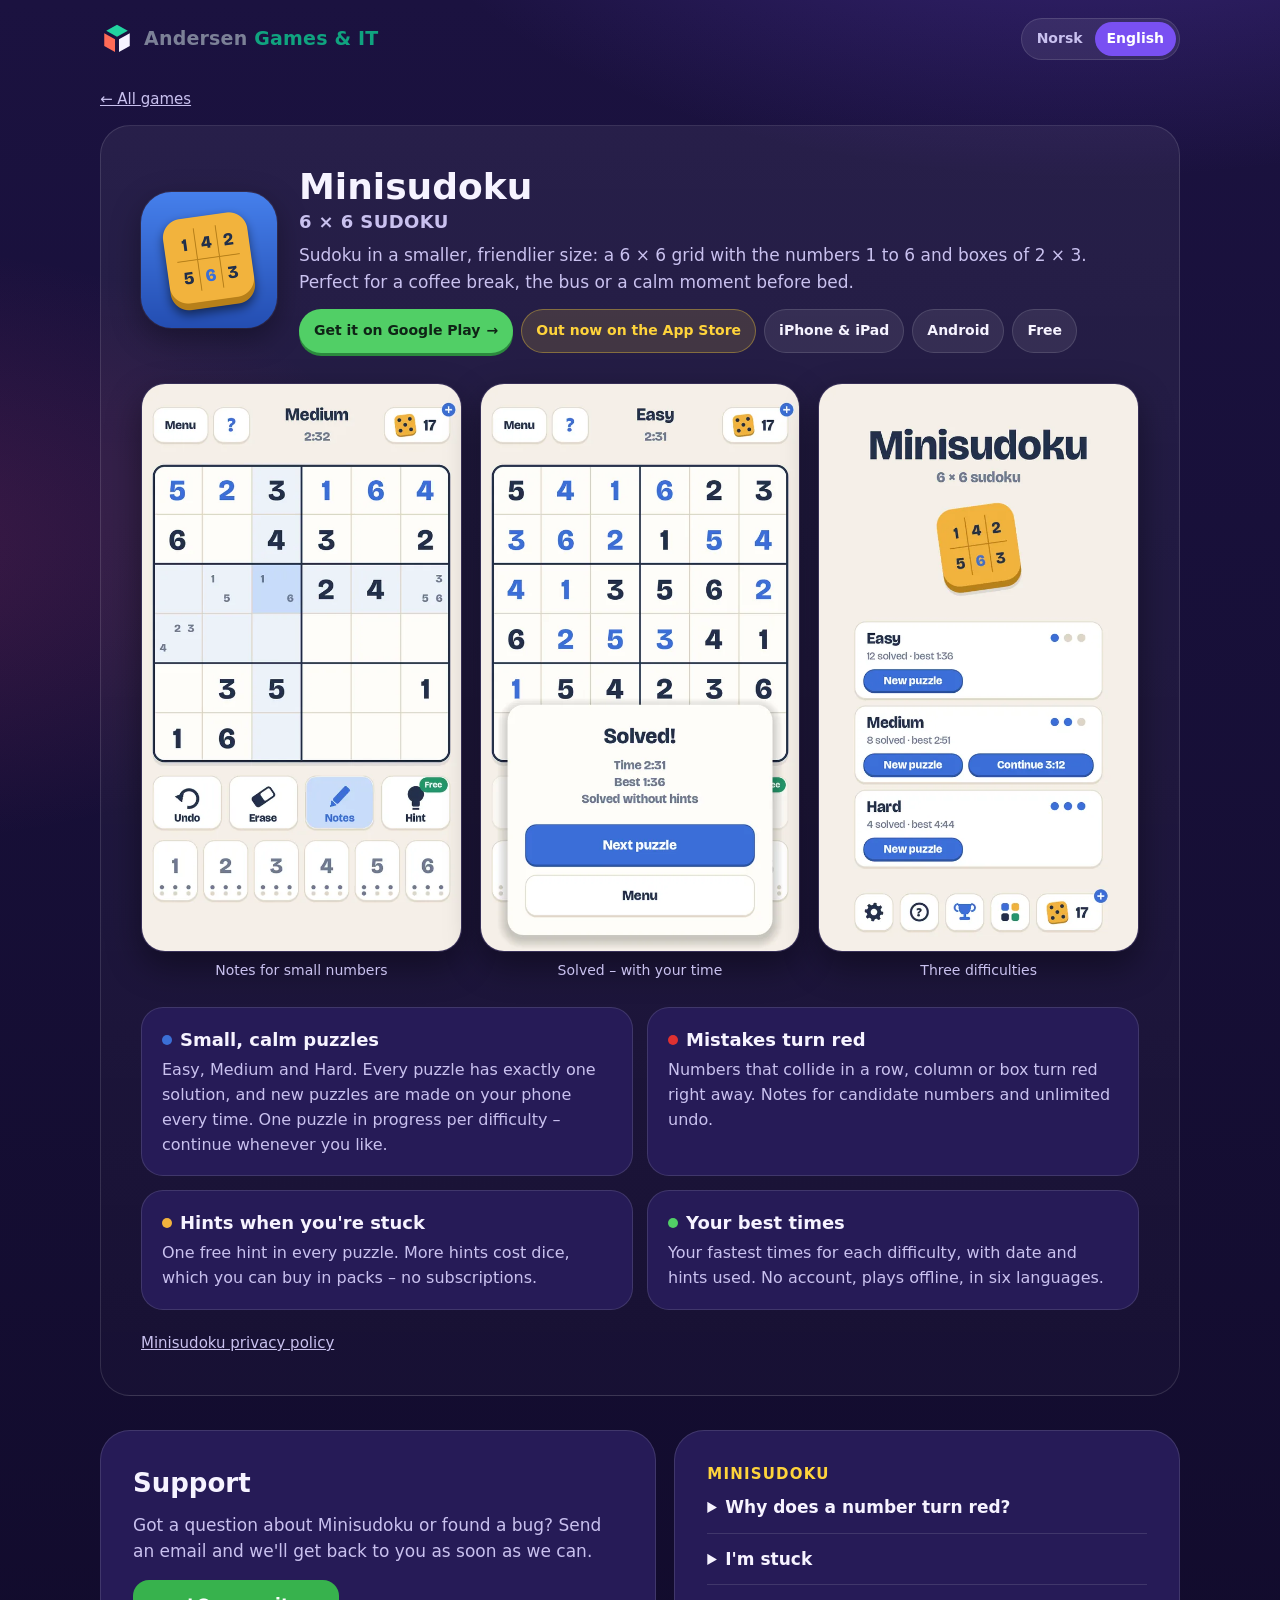
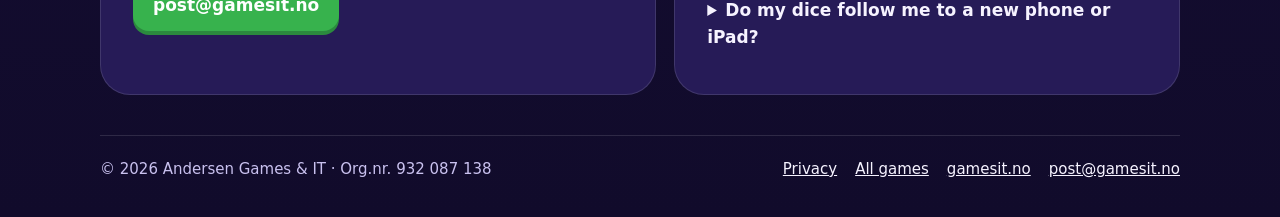
==== minisudoku/index.html @ a3cbd1cd "Minisudoku: egen side og kort på forsiden - minisudoku/index.html med beskrivelse, tre skjermbilder," ====
<!doctype html>
<html lang="en">
<head>
  <meta charset="utf-8">
  <meta name="viewport" content="width=device-width, initial-scale=1">
  <title>Minisudoku – Andersen Games &amp; IT</title>
  <meta name="title-en" content="Minisudoku – Andersen Games &amp; IT">
  <meta name="title-nb" content="Minisudoku – Andersen Games &amp; IT">
  <meta name="description" content="Sudoku in a smaller, friendlier size: a 6 × 6 grid with the numbers 1 to 6 and boxes of 2 × 3. Three difficulties, notes, best times – perfect for a coffee break.">
  <meta name="theme-color" content="#1b1240">
  <meta property="og:title" content="Minisudoku – Andersen Games &amp; IT">
  <meta property="og:description" content="Sudoku in a smaller, friendlier size: a 6 × 6 grid with the numbers 1 to 6 and boxes of 2 × 3. Three difficulties, notes, best times – perfect for a coffee break.">
  <meta property="og:image" content="https://play.gamesit.no/img/minisudoku-icon.png">
  <meta property="og:url" content="https://play.gamesit.no/minisudoku/">
  <link rel="canonical" href="https://play.gamesit.no/minisudoku/">
  <link rel="icon" type="image/png" href="../img/favicon.png">
  <link rel="apple-touch-icon" href="../img/apple-touch-icon.png">
  <link rel="stylesheet" href="../assets/site.css">
  <script src="../assets/lang.js"></script>
</head>
<body>
  <div class="wrap">
    <header class="top">
      <a class="brand" href="../">
        <img src="../img/logo.svg" alt="" width="34" height="34">
        <span>Andersen <b>Games &amp; IT</b></span>
      </a>
      <div class="langs" role="group" aria-label="Language / Språk">
        <button type="button" data-set-lang="nb" aria-pressed="false" lang="nb">Norsk</button>
        <button type="button" data-set-lang="en" aria-pressed="false" lang="en">English</button>
      </div>
    </header>

    <main>
      <p class="crumbs"><a href="../"><span data-l="nb" lang="nb">← Alle spill</span><span data-l="en" lang="en">← All games</span></a></p>
      <article class="game game-page" id="minisudoku" aria-labelledby="minisudoku-title">
        <div class="game-head">
          <img class="app-icon" src="../img/minisudoku-icon.png" alt="Minisudoku app icon" width="136" height="136">
          <div>
            <h2 id="minisudoku-title">Minisudoku<small>6&nbsp;×&nbsp;6 SUDOKU</small></h2>
            <p data-l="nb" lang="nb">Sudoku i en mindre og vennligere størrelse: et rutenett på 6&nbsp;×&nbsp;6 med tallene 1 til 6 og bokser på 2&nbsp;×&nbsp;3. Perfekt til kaffepausen, bussen eller en rolig stund før leggetid.</p>
            <p data-l="en" lang="en">Sudoku in a smaller, friendlier size: a 6&nbsp;×&nbsp;6 grid with the numbers 1 to 6 and boxes of 2&nbsp;×&nbsp;3. Perfect for a coffee break, the bus or a calm moment before bed.</p>
            <div class="badges">
              <a class="badge store" href="https://play.google.com/store/apps/details?id=com.eirikya.minisudoku" rel="noopener"><span data-l="nb" lang="nb">Last ned på Google Play</span><span data-l="en" lang="en">Get it on Google Play</span> <span aria-hidden="true">→</span></a>
              <span class="badge" data-l="nb" lang="nb">Ute på App Store</span>
              <span class="badge" data-l="en" lang="en">Out now on the App Store</span>
              <span class="badge soft">iPhone &amp; iPad</span>
              <span class="badge soft">Android</span>
              <span class="badge soft" data-l="nb" lang="nb">Gratis</span>
              <span class="badge soft" data-l="en" lang="en">Free</span>
            </div>
          </div>
        </div>

        <div class="shots">
          <figure>
            <img src="../img/minisudoku-play.webp" alt="Minisudoku: a puzzle in progress with small notes" width="600" height="1067" loading="lazy">
            <figcaption><span data-l="nb" lang="nb">Notater for små tall</span><span data-l="en" lang="en">Notes for small numbers</span></figcaption>
          </figure>
          <figure>
            <img src="../img/minisudoku-solved.webp" alt="Minisudoku: puzzle solved, with time and best time" width="600" height="1067" loading="lazy">
            <figcaption><span data-l="nb" lang="nb">Løst – med tid</span><span data-l="en" lang="en">Solved – with your time</span></figcaption>
          </figure>
          <figure>
            <img src="../img/minisudoku-home.webp" alt="Minisudoku: Easy, Medium and Hard on the home screen" width="600" height="1067" loading="lazy">
            <figcaption><span data-l="nb" lang="nb">Tre vanskelighetsgrader</span><span data-l="en" lang="en">Three difficulties</span></figcaption>
          </figure>
        </div>

        <div class="features">
          <div class="feature">
            <h3><span class="dot" style="background:#3b6fd6"></span><span data-l="nb" lang="nb">Små og rolige gåter</span><span data-l="en" lang="en">Small, calm puzzles</span></h3>
            <p data-l="nb" lang="nb">Lett, Middels og Vanskelig. Hvert brett har nøyaktig én løsning, og nye brett lages på telefonen hver gang. Ett brett i gang per vanskelighetsgrad – fortsett når du vil.</p>
            <p data-l="en" lang="en">Easy, Medium and Hard. Every puzzle has exactly one solution, and new puzzles are made on your phone every time. One puzzle in progress per difficulty – continue whenever you like.</p>
          </div>
          <div class="feature">
            <h3><span class="dot" style="background:#e03131"></span><span data-l="nb" lang="nb">Feil blir røde</span><span data-l="en" lang="en">Mistakes turn red</span></h3>
            <p data-l="nb" lang="nb">Tall som kolliderer i en rad, kolonne eller boks, blir røde med en gang. Notater for kandidattall og ubegrenset angring.</p>
            <p data-l="en" lang="en">Numbers that collide in a row, column or box turn red right away. Notes for candidate numbers and unlimited undo.</p>
          </div>
          <div class="feature">
            <h3><span class="dot" style="background:#f2b33d"></span><span data-l="nb" lang="nb">Hint når du står fast</span><span data-l="en" lang="en">Hints when you're stuck</span></h3>
            <p data-l="nb" lang="nb">Ett gratis hint i hvert brett. Flere hint koster terninger, som du kan kjøpe i pakker – ingen abonnement.</p>
            <p data-l="en" lang="en">One free hint in every puzzle. More hints cost dice, which you can buy in packs – no subscriptions.</p>
          </div>
          <div class="feature">
            <h3><span class="dot" style="background:#51cf66"></span><span data-l="nb" lang="nb">Dine beste tider</span><span data-l="en" lang="en">Your best times</span></h3>
            <p data-l="nb" lang="nb">De raskeste tidene for hver vanskelighetsgrad, med dato og antall hint. Ingen konto, virker uten nett, på seks språk.</p>
            <p data-l="en" lang="en">Your fastest times for each difficulty, with date and hints used. No account, plays offline, in six languages.</p>
          </div>
        </div>
        <p class="game-links">
          <a href="personvern.html"><span data-l="nb" lang="nb">Personvern for Minisudoku</span><span data-l="en" lang="en">Minisudoku privacy policy</span></a>
        </p>
      </article>

      <section class="support" id="support" aria-labelledby="support-title">
        <div>
          <h2 id="support-title"><span data-l="nb" lang="nb">Brukerstøtte</span><span data-l="en" lang="en">Support</span></h2>
          <p data-l="nb" lang="nb">Har du spørsmål om Minisudoku eller funnet en feil? Send en e-post, så svarer vi så fort vi kan.</p>
          <p data-l="en" lang="en">Got a question about Minisudoku or found a bug? Send an email and we'll get back to you as soon as we can.</p>
          <a class="btn" href="mailto:post@gamesit.no?subject=Minisudoku">post@gamesit.no</a>
        </div>
        <div>
          <div data-l="nb" lang="nb">
            <div class="faq-group">
            <h3>Minisudoku</h3>
            <details>
              <summary>Hvorfor blir et tall rødt?</summary>
              <p>Det samme tallet står allerede i samme rad, kolonne eller boks på 2&nbsp;×&nbsp;3. Fjern ett av dem (viskelær eller angre), så forsvinner det røde.</p>
            </details>
            <details>
              <summary>Jeg står fast</summary>
              <p>Trykk «Hint» – det første hintet i hvert brett er gratis. Flere hint koster en terning hver. Du kan også skrive små notater i rutene for å holde styr på hvilke tall som er mulige.</p>
            </details>
            <details>
              <summary>Følger terningene med til en ny telefon eller iPad?</summary>
              <p>På iPhone og iPad, ja, når du er logget inn i iCloud med samme Apple-konto: terningene, statistikken og de beste tidene følger med. På Android lagres alt på telefonen.</p>
            </details>
            </div>
          </div>
          <div data-l="en" lang="en">
            <div class="faq-group">
            <h3>Minisudoku</h3>
            <details>
              <summary>Why does a number turn red?</summary>
              <p>The same number is already in the same row, column or 2&nbsp;×&nbsp;3 box. Remove one of them (eraser or undo) and the red goes away.</p>
            </details>
            <details>
              <summary>I'm stuck</summary>
              <p>Tap “Hint” – the first hint in every puzzle is free. More hints cost one die each. You can also write small notes in the cells to keep track of which numbers are possible.</p>
            </details>
            <details>
              <summary>Do my dice follow me to a new phone or iPad?</summary>
              <p>On iPhone and iPad, yes, when you are signed in to iCloud with the same Apple Account: your dice, stats and best times come along. On Android, everything is stored on the phone.</p>
            </details>
            </div>
          </div>
        </div>
      </section>
    </main>

    <footer class="foot">
      <span>© 2026 Andersen Games &amp; IT · Org.nr. 932 087 138</span>
      <nav aria-label="Footer">
        <a href="personvern.html"><span data-l="nb" lang="nb">Personvern</span><span data-l="en" lang="en">Privacy</span></a>
        <a href="../"><span data-l="nb" lang="nb">Alle spill</span><span data-l="en" lang="en">All games</span></a>
        <a href="https://gamesit.no/">gamesit.no</a>
        <a href="mailto:post@gamesit.no">post@gamesit.no</a>
      </nav>
    </footer>
  </div>
</body>
</html>
---- assets/site.css ----
/* Andersen Games & IT – felles stil for play.gamesit.no */
:root {
  --bg: #1b1240;
  --bg-deep: #110b2b;
  --card: #261b57;
  --card-hi: #30246a;
  --line: rgba(255, 255, 255, 0.12);
  --text: #f6f3ff;
  --muted: #c9c1ef;
  --yellow: #ffd43b;
  --green: #37b24d;
  --green-hi: #51cf66;
  --violet: #7950f2;
  --pink: #e64980;
  --paper: #fbfaff;
  --ink: #221a45;
  --ink-muted: #5b5480;
  --radius: 22px;
  --font: ui-rounded, "SF Pro Rounded", "Nunito", "Segoe UI", system-ui, -apple-system, Roboto, "Helvetica Neue", Arial, sans-serif;
}

* { box-sizing: border-box; }

html { -webkit-text-size-adjust: 100%; }

body {
  margin: 0;
  font-family: var(--font);
  font-size: 17px;
  line-height: 1.55;
  color: var(--text);
  background-color: var(--bg);
  background-image:
    radial-gradient(1200px 600px at 85% -10%, rgba(121, 80, 242, 0.35), transparent 60%),
    radial-gradient(900px 500px at -10% 30%, rgba(230, 73, 128, 0.18), transparent 60%),
    linear-gradient(180deg, var(--bg) 0%, var(--bg-deep) 100%);
  min-height: 100vh;
}

a { color: var(--yellow); }
a:hover { text-decoration-thickness: 2px; }

img { max-width: 100%; height: auto; display: block; }

.wrap { width: min(1080px, 100% - 32px); margin-inline: auto; }

/* Språkbytte: uten JavaScript vises begge språk */
html[data-lang="en"] [data-l="nb"],
html[data-lang="nb"] [data-l="en"] { display: none !important; }

/* Topp */
.top {
  display: flex;
  align-items: center;
  justify-content: space-between;
  gap: 12px;
  padding: 18px 0;
}
.brand {
  display: inline-flex;
  align-items: center;
  gap: 10px;
  color: var(--text);
  text-decoration: none;
  font-weight: 800;
  font-size: 19px;
  letter-spacing: 0.2px;
}
.brand img { width: 34px; height: 34px; border-radius: 9px; }
.brand span { white-space: nowrap; }
.brand span { color: #7C8197; }
.brand span b { color: #10A37F; font-weight: 600; }

.langs {
  display: inline-flex;
  background: rgba(255, 255, 255, 0.08);
  border: 1px solid var(--line);
  border-radius: 999px;
  padding: 3px;
}
.langs button {
  font: inherit;
  font-size: 14px;
  font-weight: 700;
  color: var(--muted);
  background: none;
  border: 0;
  border-radius: 999px;
  padding: 6px 12px;
  cursor: pointer;
  min-height: 34px;
}
.langs button[aria-pressed="true"] { background: var(--violet); color: #fff; }
.langs button:focus-visible { outline: 2px solid var(--yellow); outline-offset: 2px; }

/* Forside */
.intro { padding: 28px 0 10px; max-width: 720px; }
.eyebrow {
  margin: 0 0 6px;
  color: var(--yellow);
  font-weight: 800;
  font-size: 14px;
  letter-spacing: 1.4px;
  text-transform: uppercase;
}
.intro h1 { margin: 0 0 10px; font-size: clamp(30px, 6vw, 44px); line-height: 1.12; }
.intro p { margin: 0; color: var(--muted); font-size: 18px; }

.game {
  margin: 34px 0 0;
  background: linear-gradient(180deg, rgba(255, 255, 255, 0.06), rgba(255, 255, 255, 0.02));
  border: 1px solid var(--line);
  border-radius: 30px;
  padding: clamp(20px, 4vw, 40px);
}
.game-head {
  display: grid;
  grid-template-columns: auto 1fr;
  gap: 22px;
  align-items: center;
}
.app-icon {
  width: clamp(96px, 18vw, 136px);
  aspect-ratio: 1;
  border-radius: 22.5%;
  box-shadow: 0 10px 30px rgba(0, 0, 0, 0.35), 0 0 0 1px rgba(255, 255, 255, 0.08);
}
.game h2 { margin: 0; font-size: clamp(26px, 4.6vw, 36px); line-height: 1.15; }
.game h2 small { display: block; color: var(--muted); font-size: 0.5em; font-weight: 700; letter-spacing: 0.4px; margin-top: 4px; }
.game-head p { margin: 10px 0 0; color: var(--muted); }

.badges { display: flex; flex-wrap: wrap; gap: 8px; margin-top: 14px; }
.badge {
  display: inline-flex;
  align-items: center;
  gap: 6px;
  padding: 7px 14px;
  border-radius: 999px;
  font-size: 14px;
  font-weight: 800;
  background: rgba(255, 212, 59, 0.14);
  color: var(--yellow);
  border: 1px solid rgba(255, 212, 59, 0.35);
}
.badge.soft { background: rgba(255, 255, 255, 0.08); color: var(--text); border-color: var(--line); }
.badge.store { background: var(--green-hi); color: #0f2416; border-color: transparent; }
a.badge.store { text-decoration: none; min-height: 44px; box-shadow: 0 3px 0 #2b8a3e; }
a.badge.store:hover { background: #8ce99a; }
a.badge.store:focus-visible { outline: 3px solid var(--yellow); outline-offset: 3px; }

.shots {
  display: grid;
  grid-template-columns: repeat(3, 1fr);
  gap: 18px;
  margin: 30px 0 6px;
}
.shots figure { margin: 0; }
.shots img {
  width: 100%;
  border-radius: 24px;
  border: 1px solid var(--line);
  box-shadow: 0 14px 34px rgba(0, 0, 0, 0.4);
  background: var(--bg);
}
.shots figcaption { text-align: center; color: var(--muted); font-size: 14px; margin-top: 8px; }

.features {
  display: grid;
  grid-template-columns: repeat(2, 1fr);
  gap: 14px;
  margin-top: 26px;
}
.feature {
  background: var(--card);
  border: 1px solid var(--line);
  border-radius: var(--radius);
  padding: 18px 20px;
}
.feature h3 { margin: 0 0 4px; font-size: 18px; }
.feature p { margin: 0; color: var(--muted); font-size: 16px; }
.dot { display: inline-block; width: 10px; height: 10px; border-radius: 50%; margin-right: 8px; vertical-align: 1px; }

.game-links { margin: 22px 0 0; font-size: 15px; }
.game-links a { color: var(--muted); }

/* Brukerstøtte */
.support {
  margin: 34px 0 0;
  display: grid;
  grid-template-columns: 1.1fr 1fr;
  gap: 18px;
}
.support > div {
  background: var(--card);
  border: 1px solid var(--line);
  border-radius: 30px;
  padding: clamp(20px, 4vw, 32px);
}
.support h2 { margin: 0 0 8px; font-size: 26px; }
.support p { margin: 0 0 16px; color: var(--muted); }
.btn {
  display: inline-flex;
  align-items: center;
  gap: 8px;
  min-height: 48px;
  padding: 12px 20px;
  border-radius: 16px;
  background: var(--green);
  color: #fff;
  font-weight: 800;
  text-decoration: none;
  box-shadow: 0 4px 0 #2b8a3e;
  word-break: break-all;
}
.btn:hover { background: var(--green-hi); }
.btn:focus-visible { outline: 3px solid var(--yellow); outline-offset: 3px; }

.faq-group + .faq-group { margin-top: 18px; }
.faq-group h3 { margin: 0 0 8px; font-size: 15px; letter-spacing: 1.2px; text-transform: uppercase; color: var(--yellow); }
details { border-top: 1px solid var(--line); padding: 12px 0; }
details:first-of-type { border-top: 0; padding-top: 0; }
summary { cursor: pointer; font-weight: 800; }
details p { margin: 8px 0 0; }

/* Bunn */
.foot {
  margin: 40px 0 0;
  padding: 22px 0 36px;
  border-top: 1px solid var(--line);
  color: var(--muted);
  font-size: 15px;
  display: flex;
  flex-wrap: wrap;
  gap: 8px 22px;
  justify-content: space-between;
}
.foot a { color: var(--text); }
.foot nav { display: flex; flex-wrap: wrap; gap: 8px 18px; }

/* Personvern */
.paper {
  background: var(--paper);
  color: var(--ink);
  border-radius: 30px;
  padding: clamp(22px, 5vw, 52px);
  margin: 18px auto 0;
  max-width: 820px;
  box-shadow: 0 20px 50px rgba(0, 0, 0, 0.35);
}
.paper a { color: #5f3dc4; }
.paper h1 { margin: 0 0 4px; font-size: clamp(24px, 6.4vw, 38px); line-height: 1.15; overflow-wrap: anywhere; hyphens: auto; }
.paper .updated { margin: 0 0 22px; color: var(--ink-muted); font-size: 15px; }
.paper h2 { margin: 30px 0 8px; font-size: 21px; }
.paper h3 { margin: 18px 0 6px; font-size: 17px; }
.paper p, .paper li { color: var(--ink); }
.paper ul { padding-left: 1.2em; }
.paper li { margin: 4px 0; }
.summary-box {
  background: #f1ecff;
  border: 1px solid #d9ceff;
  border-radius: 18px;
  padding: 16px 20px;
}
.summary-box h2 { margin-top: 0; }
.summary-box ul { margin: 0; }
.paper table { width: 100%; border-collapse: collapse; font-size: 15px; margin: 10px 0; }
.paper th, .paper td { text-align: left; padding: 8px 10px; border-bottom: 1px solid #e3def5; vertical-align: top; }
.paper th { background: #f4f1ff; }
.table-scroll { overflow-x: auto; }
.back { display: inline-block; margin: 6px 0 0; color: var(--muted); }
.paper .back { color: #5f3dc4; font-weight: 700; }

@media (max-width: 760px) {
  body { font-size: 16px; }
  .shots {
    grid-template-columns: repeat(3, 72%);
    overflow-x: auto;
    scroll-snap-type: x mandatory;
    padding-bottom: 8px;
    margin-inline: -4px;
    padding-inline: 4px;
  }
  .shots figure { scroll-snap-align: center; }
  .features { grid-template-columns: 1fr; }
  .support { grid-template-columns: 1fr; }
  .game-head { grid-template-columns: 1fr; text-align: left; }
}

@media (prefers-reduced-motion: no-preference) {
  .btn, .langs button { transition: background-color 0.15s ease; }
}

/* Lengre firmanavn i toppen: la det bryte over to linjer på smale skjermer */
.langs { flex-shrink: 0; }
@media (max-width: 480px) {
  .brand { font-size: 16px; min-width: 0; }
  .brand span { white-space: normal; line-height: 1.15; }
  .brand span b { white-space: nowrap; }
}

/* Oversikt: ett kort per spill */
.game-grid { display: grid; gap: 18px; margin-top: 30px; }
.game-card {
  display: grid;
  grid-template-columns: auto 1fr;
  gap: 22px;
  align-items: center;
  background: linear-gradient(180deg, rgba(255, 255, 255, 0.06), rgba(255, 255, 255, 0.02));
  border: 1px solid var(--line);
  border-radius: 30px;
  padding: clamp(20px, 4vw, 32px);
  color: var(--text);
  text-decoration: none;
}
.game-card:hover { border-color: rgba(255, 212, 59, 0.5); background: rgba(255, 255, 255, 0.08); }
.game-card:focus-visible { outline: 3px solid var(--yellow); outline-offset: 3px; }
.game-card h2 { margin: 0; font-size: clamp(24px, 4vw, 32px); line-height: 1.15; }
.game-card h2 small { display: block; color: var(--muted); font-size: 0.5em; font-weight: 700; letter-spacing: 0.4px; margin-top: 4px; }
.game-card p { margin: 10px 0 0; color: var(--muted); }
.game-card .more { display: inline-block; margin-top: 14px; color: var(--yellow); font-weight: 800; }
.support-single { grid-template-columns: 1fr; }
.crumbs { margin: 10px 0 0; font-size: 15px; }
.crumbs a { color: var(--muted); }
.game-page { margin-top: 14px; }
@media (max-width: 760px) {
  .game-card { grid-template-columns: 1fr; }
  .game-card .app-icon { width: 88px; }
}
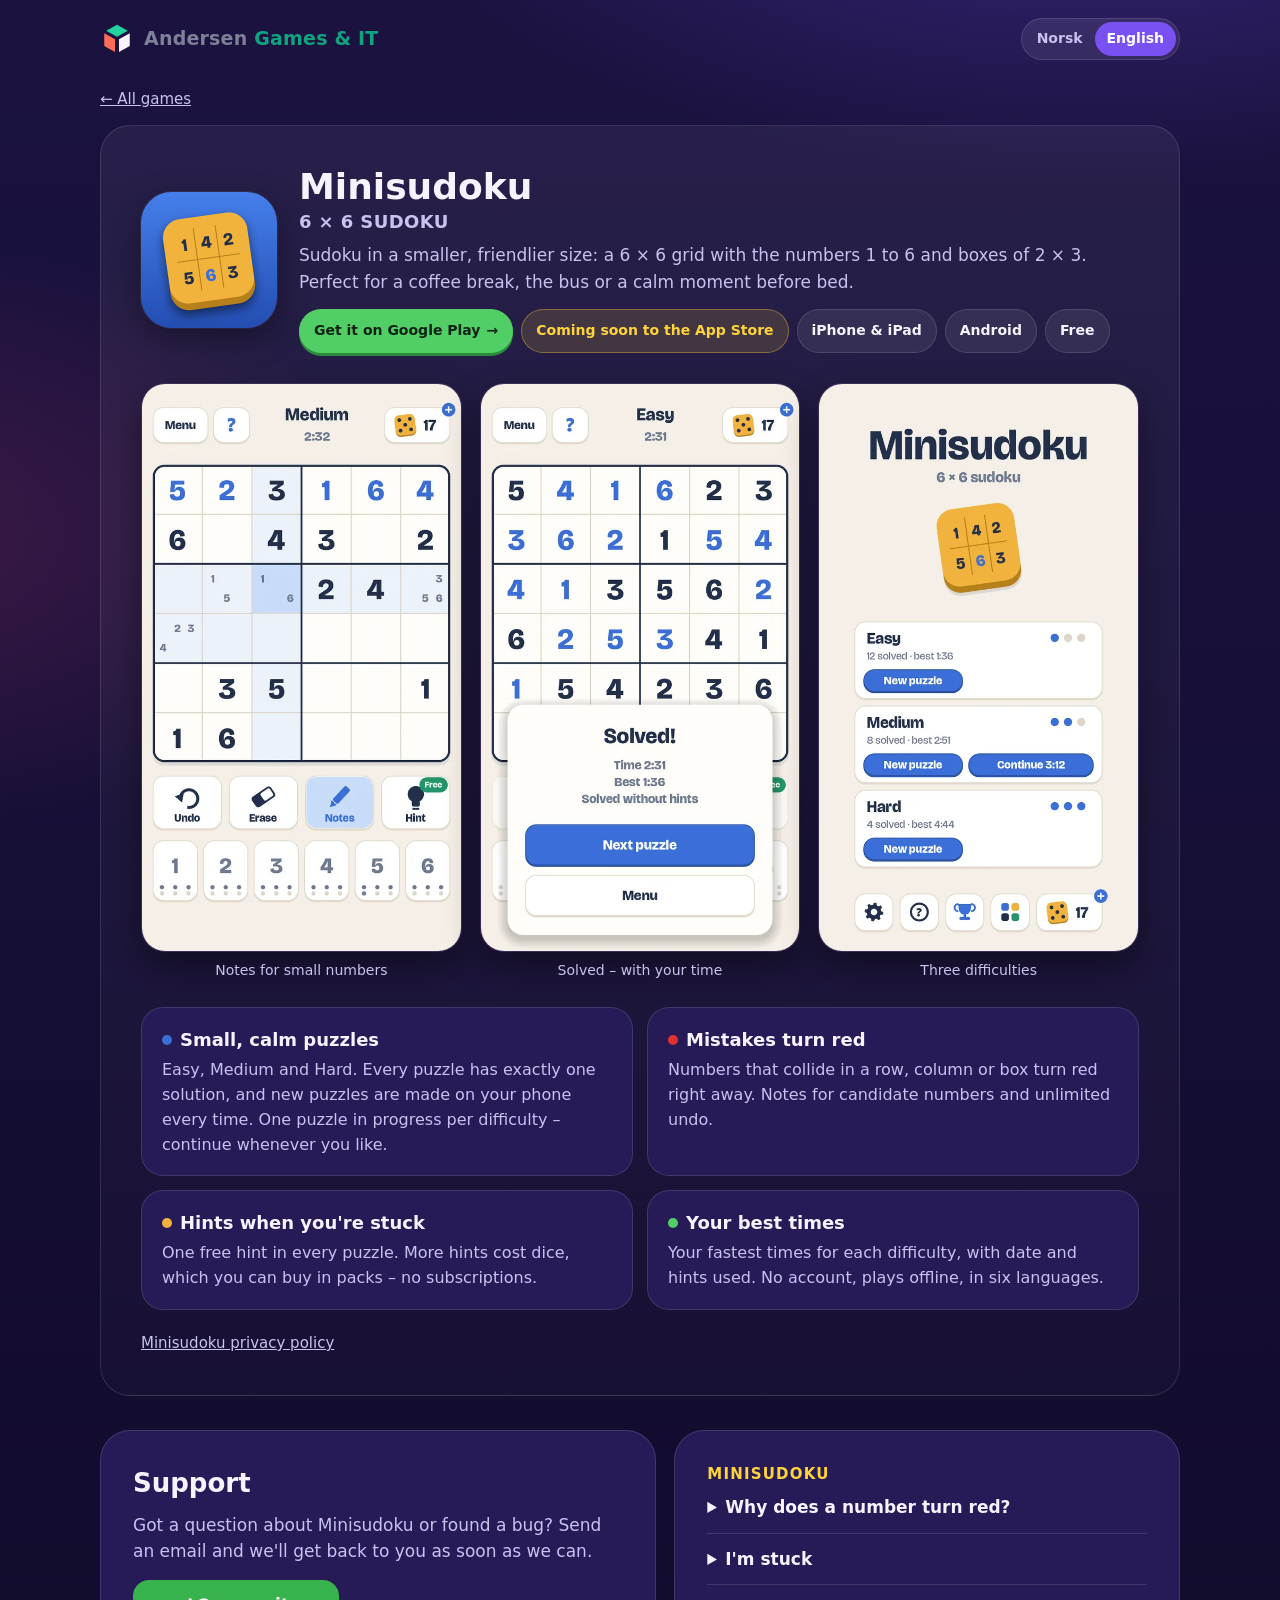
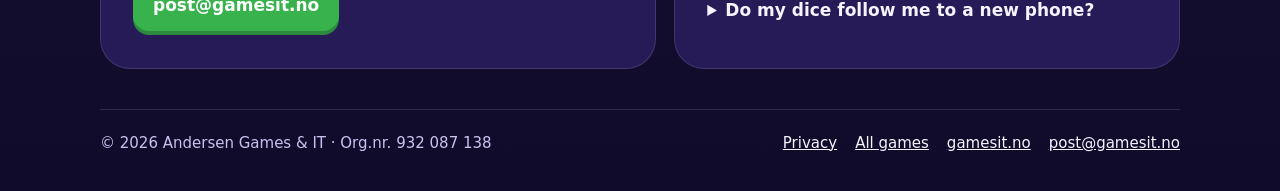
==== commit 7749eae3: "Minisudoku: ute på Google Play, kommer snart på App Store Co-Authored-By: Claude Opus 5.5 <noreply@a" ====
--- a/minisudoku/index.html
+++ b/minisudoku/index.html
@@ -42,8 +42,8 @@
             <p data-l="en" lang="en">Sudoku in a smaller, friendlier size: a 6&nbsp;×&nbsp;6 grid with the numbers 1 to 6 and boxes of 2&nbsp;×&nbsp;3. Perfect for a coffee break, the bus or a calm moment before bed.</p>
             <div class="badges">
               <a class="badge store" href="https://play.google.com/store/apps/details?id=com.eirikya.minisudoku" rel="noopener"><span data-l="nb" lang="nb">Last ned på Google Play</span><span data-l="en" lang="en">Get it on Google Play</span> <span aria-hidden="true">→</span></a>
-              <span class="badge" data-l="nb" lang="nb">Ute på App Store</span>
-              <span class="badge" data-l="en" lang="en">Out now on the App Store</span>
+              <span class="badge" data-l="nb" lang="nb">Kommer snart på App Store</span>
+              <span class="badge" data-l="en" lang="en">Coming soon to the App Store</span>
               <span class="badge soft">iPhone &amp; iPad</span>
               <span class="badge soft">Android</span>
               <span class="badge soft" data-l="nb" lang="nb">Gratis</span>
@@ -114,8 +114,8 @@
               <p>Trykk «Hint» – det første hintet i hvert brett er gratis. Flere hint koster en terning hver. Du kan også skrive små notater i rutene for å holde styr på hvilke tall som er mulige.</p>
             </details>
             <details>
-              <summary>Følger terningene med til en ny telefon eller iPad?</summary>
-              <p>På iPhone og iPad, ja, når du er logget inn i iCloud med samme Apple-konto: terningene, statistikken og de beste tidene følger med. På Android lagres alt på telefonen.</p>
+              <summary>Følger terningene med til en ny telefon?</summary>
+              <p>På Android lagres terningene, statistikken og de beste tidene på telefonen. I versjonen for iPhone og iPad, som kommer snart, følger de med Apple-kontoen via iCloud.</p>
             </details>
             </div>
           </div>
@@ -131,8 +131,8 @@
               <p>Tap “Hint” – the first hint in every puzzle is free. More hints cost one die each. You can also write small notes in the cells to keep track of which numbers are possible.</p>
             </details>
             <details>
-              <summary>Do my dice follow me to a new phone or iPad?</summary>
-              <p>On iPhone and iPad, yes, when you are signed in to iCloud with the same Apple Account: your dice, stats and best times come along. On Android, everything is stored on the phone.</p>
+              <summary>Do my dice follow me to a new phone?</summary>
+              <p>On Android, your dice, stats and best times are stored on the phone. In the iPhone and iPad version, coming soon, they follow your Apple Account through iCloud.</p>
             </details>
             </div>
           </div>
